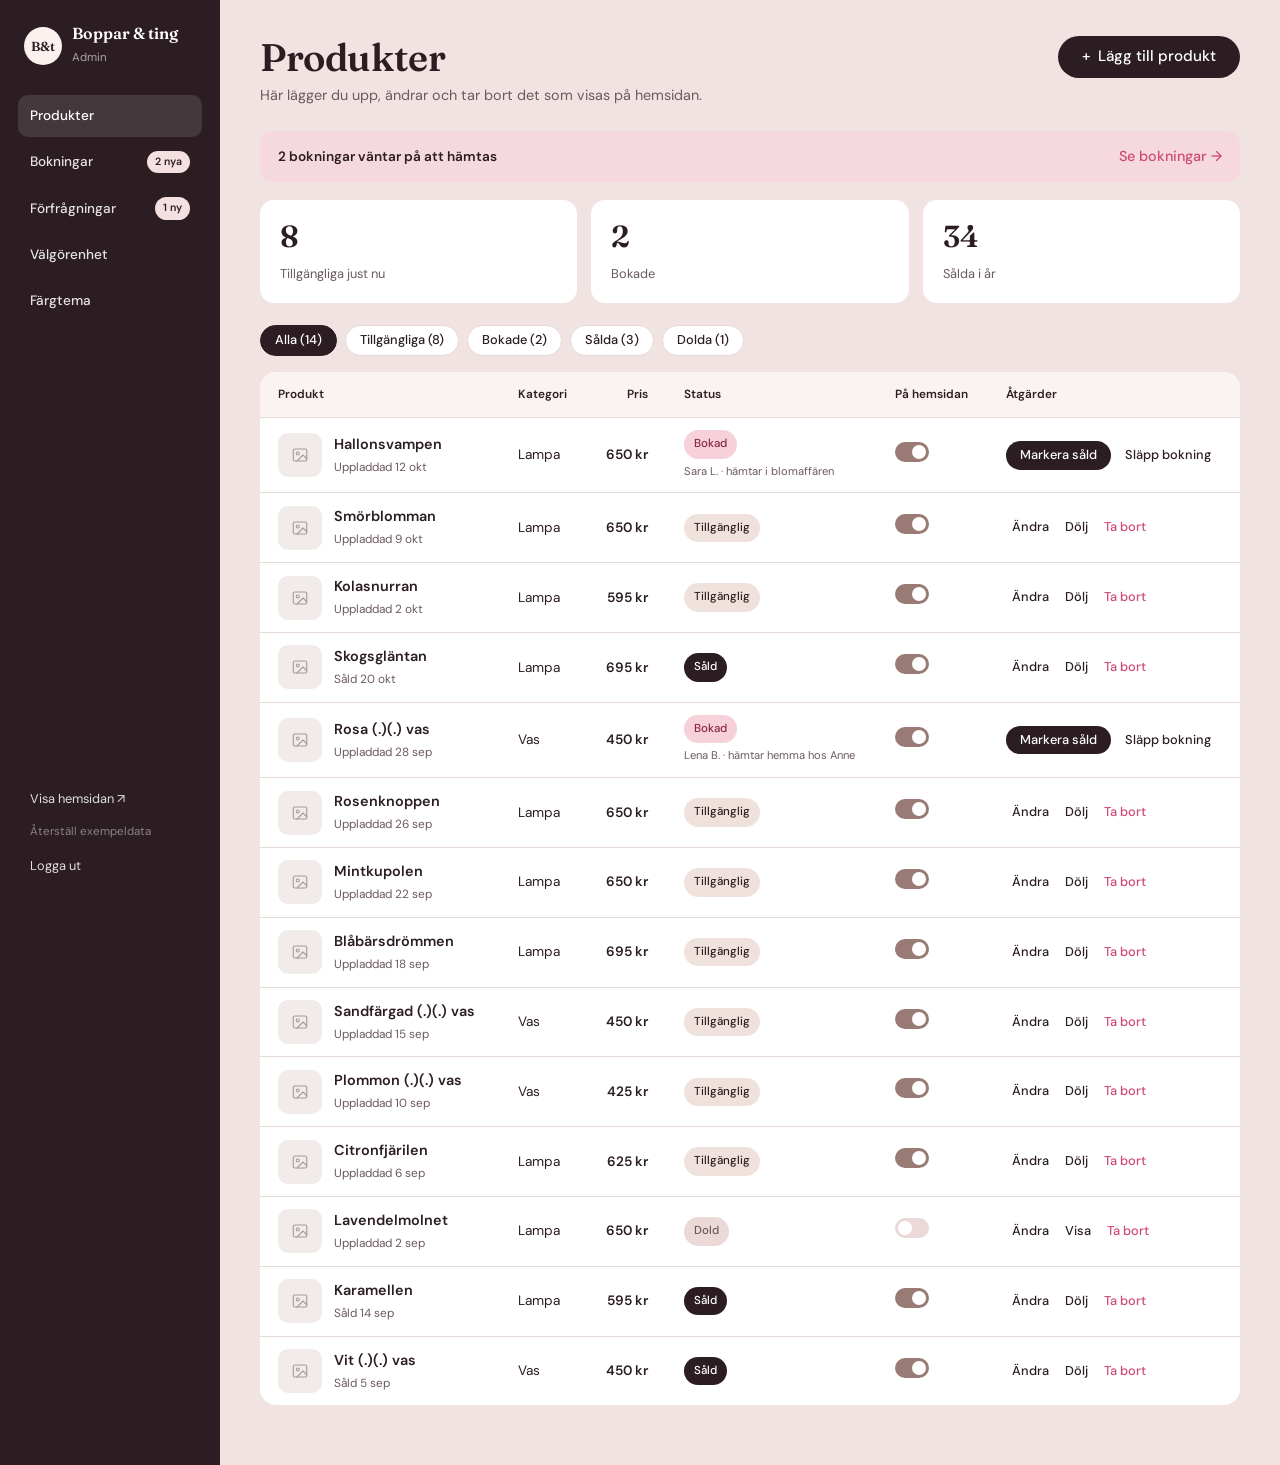
==== admin/index.html @ 3d75c513 "Första versionen av hemsidan" ====
<!DOCTYPE html>
<html lang="sv">
<head>
  <meta charset="UTF-8" />
  <meta name="viewport" content="width=device-width, initial-scale=1" />
  <meta name="robots" content="noindex, nofollow" />
  <title>Admin – Boppar &amp; ting</title>
  <link rel="preconnect" href="https://fonts.googleapis.com" />
  <link rel="preconnect" href="https://fonts.gstatic.com" crossorigin />
  <link href="https://fonts.googleapis.com/css2?family=DM+Sans:opsz,wght@9..40,400;9..40,500;9..40,600&family=Fraunces:ital,opsz,wght@0,9..144,400;0,9..144,500;0,9..144,600;1,9..144,400&display=swap" rel="stylesheet" />
  <link rel="stylesheet" href="../styles.css" />
  <link rel="stylesheet" href="admin.css" />
</head>
<body class="admin-body">
  <div class="admin-shell">

    <aside class="admin-side">
      <div class="admin-brand">
        <span class="admin-logo" aria-hidden="true">B&amp;t</span>
        <span><strong>Boppar &amp; ting</strong><small>Admin</small></span>
        <button class="admin-menu-btn" aria-label="Meny"><span></span><span></span></button>
      </div>

      <nav class="admin-nav" aria-label="Admin">
        <a href="#produkter">Produkter</a>
        <a href="#bokningar">Bokningar <span class="a-badge" data-badge="bokningar"></span></a>
        <a href="#forfragningar">Förfrågningar <span class="a-badge" data-badge="forfragningar"></span></a>
        <a href="#valgorenhet">Välgörenhet</a>
        <a href="#fargtema">Färgtema</a>
      </nav>

      <div class="admin-side-foot">
        <a href="../index.html" target="_blank" rel="noopener">Visa hemsidan ↗</a>
        <a href="#" data-reset title="Återställer exempeldatan">Återställ exempeldata</a>
        <a href="#">Logga ut</a>
      </div>
    </aside>

    <main class="admin-main" id="view"></main>
  </div>

  <!-- Bekräfta -->
  <dialog class="a-modal a-modal--sm" id="confirm-modal">
    <div class="a-modal-body a-modal-body--text">
      <h2 data-confirm-title></h2>
      <p data-confirm-text></p>
    </div>
    <footer class="a-modal-foot">
      <button type="button" class="btn btn-outline" data-close>Avbryt</button>
      <button type="button" class="btn btn-danger" data-confirm-ok>Ta bort</button>
    </footer>
  </dialog>

  <!-- Gåva (Välgörenhet) -->
  <dialog class="a-modal a-modal--sm" id="gift-modal">
    <form id="gift-form" novalidate>
      <header class="a-modal-head">
        <h2 data-gift-title>Lägg till gåva</h2>
        <button type="button" class="a-close" data-close aria-label="Stäng">×</button>
      </header>
      <div class="a-modal-body a-modal-body--stack">
        <div class="field-row">
          <label class="field"><span>Datum</span><input type="date" name="date" required /></label>
          <label class="field"><span>Belopp (kr)</span><input type="number" name="amount" min="1" step="1" required /></label>
        </div>
        <label class="field"><span>Organisation</span><select name="org" class="a-select"></select></label>
        <label class="check"><input type="checkbox" name="receipt" /><span>Kvittot är delat på Instagram</span></label>
      </div>
      <footer class="a-modal-foot">
        <button type="button" class="a-link a-link--danger a-mr-auto" data-gift-delete hidden>Ta bort gåvan</button>
        <button type="button" class="btn btn-outline" data-close>Avbryt</button>
        <button type="submit" class="btn btn-dark">Spara</button>
      </footer>
    </form>
  </dialog>

  <div class="a-toast" data-toast role="status" aria-live="polite"></div>

  <script src="admin-data.js"></script>
  <script src="admin.js"></script>
  <script src="views/products.js"></script>
  <script src="views/product-edit.js"></script>
  <script src="views/bookings.js"></script>
  <script src="views/requests.js"></script>
  <script src="views/charity.js"></script>
  <script src="views/theme.js"></script>
  <script>Admin.init();</script>
</body>
</html>
---- styles.css ----
/* ==========================================================
   Boppar & ting – styles
   ========================================================== */

:root {
  --bg: #fbf2f0;
  --ink: #2b1d21;
  --ink-soft: #6b5a5e;
  --pink: #cf4a74;
  --pink-card: #f4dfe1;
  --pink-section: #f6e3e4;
  --sand: #efe2dc;
  --sand-card: #efe4e0;
  --step: #efe4df;
  --step-pink: #ecc9ce;
  --white: #ffffff;
  --placeholder: #efebea;
  --line: #e7d9d6;

  --serif: "Fraunces", Georgia, "Times New Roman", serif;
  --sans: "DM Sans", system-ui, -apple-system, "Segoe UI", sans-serif;

  --radius-lg: 22px;
  --radius: 14px;
  --container: 1120px;
}

*,
*::before,
*::after { box-sizing: border-box; }

html { scroll-behavior: smooth; }

body {
  margin: 0;
  background: var(--bg);
  color: var(--ink);
  font-family: var(--sans);
  font-size: 16px;
  line-height: 1.6;
  -webkit-font-smoothing: antialiased;
}

img { max-width: 100%; display: block; }
a { color: inherit; }

h1, h2, h3 {
  font-family: var(--serif);
  font-weight: 500;
  line-height: 1.1;
  margin: 0;
  letter-spacing: -0.01em;
}
h2 { font-size: clamp(1.8rem, 3vw, 2.4rem); }
h3 { font-size: 1.25rem; }
p { margin: 0; }

.container {
  width: 100%;
  max-width: var(--container);
  margin: 0 auto;
  padding: 0 24px;
}

.muted { color: var(--ink-soft); }
.small { font-size: 0.82rem; }
.center { text-align: center; }

/* ---------- Buttons ---------- */
.btn {
  display: inline-flex;
  align-items: center;
  justify-content: center;
  gap: 0.4em;
  padding: 0.8em 1.5em;
  border-radius: 999px;
  border: 1.5px solid transparent;
  font: 500 0.95rem/1 var(--sans);
  text-decoration: none;
  cursor: pointer;
  transition: transform .15s ease, background-color .15s ease, color .15s ease, border-color .15s ease;
}
.btn:hover { transform: translateY(-1px); }
.btn-sm { padding: 0.65em 1.2em; font-size: 0.88rem; }

.btn-dark { background: var(--ink); color: var(--white); }
.btn-dark:hover { background: #45313a; }

.btn-outline { border-color: var(--ink); color: var(--ink); background: transparent; }
.btn-outline:hover { background: var(--ink); color: var(--white); }

.btn-light { background: var(--pink-card); color: var(--ink); }
.btn-light:hover { background: var(--white); }

.btn-outline-light { border-color: rgba(255,255,255,.8); color: var(--white); }
.btn-outline-light:hover { background: var(--white); color: var(--ink); }

.btn-row { display: flex; flex-wrap: wrap; gap: 12px; }

.link-arrow {
  color: var(--pink);
  font-weight: 500;
  font-size: 0.9rem;
  text-decoration: none;
  white-space: nowrap;
}
.link-arrow::after { content: " →"; transition: margin .15s ease; }
.link-arrow:hover::after { margin-left: 4px; }
.link-arrow.small { font-size: 0.8rem; }

/* ---------- Topbar ---------- */
.topbar {
  background: var(--ink);
  color: var(--white);
  text-align: center;
  font-size: 0.78rem;
  padding: 8px 16px;
}

/* ---------- Header ---------- */
.site-header {
  position: sticky;
  top: 0;
  z-index: 50;
  background: color-mix(in srgb, var(--bg) 92%, transparent);
  backdrop-filter: blur(8px);
}
.header-inner {
  display: flex;
  align-items: center;
  justify-content: space-between;
  height: 84px;
}

.brand {
  display: inline-flex;
  align-items: center;
  gap: 12px;
  text-decoration: none;
}
.brand-mark {
  width: 48px;
  height: 48px;
  border-radius: 50%;
  background: var(--ink);
  color: var(--white);
  display: grid;
  place-items: center;
  text-align: center;
  font-family: var(--serif);
  font-size: 0.6rem;
  line-height: 1.05;
}
.brand-name {
  font-family: var(--serif);
  font-size: 1.45rem;
  font-weight: 500;
}

.main-nav { display: flex; align-items: center; gap: 32px; }
.main-nav ul {
  list-style: none;
  display: flex;
  gap: 28px;
  margin: 0;
  padding: 0;
}
.main-nav ul a {
  text-decoration: none;
  font-size: 0.9rem;
  font-weight: 500;
  position: relative;
}
.main-nav ul a::after {
  content: "";
  position: absolute;
  left: 0; right: 0; bottom: -4px;
  height: 1.5px;
  background: var(--pink);
  transform: scaleX(0);
  transition: transform .2s ease;
}
.main-nav ul a:hover::after { transform: scaleX(1); }

.nav-toggle {
  display: none;
  background: none;
  border: 0;
  width: 44px; height: 44px;
  padding: 10px;
  cursor: pointer;
}
.nav-toggle span {
  display: block;
  height: 2px;
  background: var(--ink);
  margin: 5px 0;
  transition: transform .2s ease, opacity .2s ease;
}
.nav-toggle[aria-expanded="true"] span:nth-child(1) { transform: translateY(7px) rotate(45deg); }
.nav-toggle[aria-expanded="true"] span:nth-child(2) { opacity: 0; }
.nav-toggle[aria-expanded="true"] span:nth-child(3) { transform: translateY(-7px) rotate(-45deg); }

/* ---------- Hero ---------- */
.hero { padding: 40px 0 72px; }
.hero-inner {
  display: grid;
  grid-template-columns: 1fr 1fr;
  gap: 56px;
  align-items: center;
}
.tag {
  display: inline-block;
  background: var(--pink-card);
  font-size: 0.78rem;
  font-weight: 500;
  padding: 6px 14px;
  border-radius: 999px;
  margin-bottom: 20px;
}
.hero-title {
  font-size: clamp(2.8rem, 6vw, 4.4rem);
  line-height: 1;
  margin-bottom: 22px;
}
.hero-title em { color: var(--pink); font-style: italic; }
.lead { color: var(--ink-soft); max-width: 44ch; margin-bottom: 28px; }

.checks {
  list-style: none;
  padding: 0;
  margin: 22px 0 0;
  display: flex;
  flex-wrap: wrap;
  gap: 6px 16px;
  font-size: 0.78rem;
  color: var(--ink-soft);
}
.checks li::before { content: "✓ "; color: var(--ink); }

/* ---------- Placeholders ---------- */
.placeholder {
  background: var(--placeholder);
  color: #9d9192;
  display: flex;
  flex-direction: column;
  align-items: center;
  justify-content: center;
  gap: 8px;
  font-size: 0.75rem;
  position: relative;
  overflow: hidden;
}
.placeholder img { position: absolute; inset: 0; width: 100%; height: 100%; object-fit: cover; }
.ph-icon {
  width: 24px; height: 24px;
  fill: none;
  stroke: currentColor;
  stroke-width: 1.5;
  stroke-linecap: round;
  stroke-linejoin: round;
}

.hero-media {
  background: #efe3e2;
  border-radius: var(--radius-lg);
  aspect-ratio: 1 / 0.82;
}

/* ---------- Divider (fyrkantsbård) ---------- */
.divider {
  height: 10px;
  background-image: linear-gradient(90deg, var(--line) 0 10px, transparent 10px 20px);
  background-size: 20px 10px;
  background-repeat: repeat-x;
}

/* ---------- Sections ---------- */
.section { padding: 80px 0; }
.section--sand { background: var(--sand); }
.section--pink { background: var(--pink-section); }

.section-head {
  display: flex;
  justify-content: space-between;
  align-items: flex-end;
  gap: 16px;
  margin-bottom: 28px;
}
.section-head p { margin-top: 8px; font-size: 0.88rem; }

/* ---------- Categories ---------- */
.category-grid {
  display: grid;
  grid-template-columns: 1fr 1fr;
  gap: 24px;
}
.category-card {
  min-height: 180px;
  border-radius: var(--radius);
  padding: 28px;
  display: flex;
  flex-direction: column;
  justify-content: flex-end;
  text-decoration: none;
  transition: transform .2s ease, box-shadow .2s ease;
}
.category-card:hover { transform: translateY(-3px); box-shadow: 0 12px 28px rgba(43,29,33,.08); }
.category-card h3 { font-size: 1.6rem; margin-bottom: 6px; }
.category-card p { font-size: 0.85rem; color: var(--ink-soft); }
.category-card--pink { background: var(--pink-card); }
.category-card--sand { background: var(--sand-card); }

/* ---------- Products ---------- */
.product-grid {
  display: grid;
  grid-template-columns: repeat(4, 1fr);
  gap: 20px;
}
.product {
  background: var(--white);
  border-radius: var(--radius);
  overflow: hidden;
  display: flex;
  flex-direction: column;
  transition: transform .2s ease, box-shadow .2s ease;
}
.product:hover { transform: translateY(-3px); box-shadow: 0 12px 28px rgba(43,29,33,.08); }
/* Hela kortet klickbart: titellänken sträcks ut över kortet */
.product { position: relative; }
.product:has(.card-link) { cursor: pointer; }
.card-link { color: inherit; text-decoration: none; }
.card-link::after { content: ""; position: absolute; inset: 0; z-index: 1; }
.card-link:focus-visible { outline: none; }
.product:has(.card-link:focus-visible) { outline: 2px solid currentColor; outline-offset: 3px; }
.product .product-foot a { position: relative; z-index: 2; }
.product-media { aspect-ratio: 1 / 0.9; }
.product.is-sold .product-media > :not(.badge) { opacity: .6; }

.badge {
  position: absolute;
  top: 12px; left: 12px;
  background: var(--white);
  color: var(--ink);
  font-size: 0.68rem;
  font-weight: 500;
  padding: 4px 10px;
  border-radius: 999px;
  display: inline-flex;
  align-items: center;
  gap: 6px;
}
.badge .dot {
  width: 6px; height: 6px;
  border-radius: 50%;
  background: #8fa07a;
}
.badge--sold { background: var(--ink); color: var(--white); }

.product-body { padding: 16px 16px 18px; display: flex; flex-direction: column; flex: 1; }
.product-body h3 { font-size: 1.1rem; margin-bottom: 2px; }
.product-foot {
  margin-top: auto;
  padding-top: 14px;
  display: flex;
  justify-content: space-between;
  align-items: center;
  gap: 8px;
}
.price { font-weight: 600; font-size: 0.92rem; }

/* ---------- Charity ---------- */
.charity {
  display: grid;
  grid-template-columns: 1fr 1fr;
  gap: 56px;
  align-items: center;
}
.eyebrow {
  display: block;
  color: var(--pink);
  font-size: 0.72rem;
  font-weight: 600;
  letter-spacing: 0.12em;
  text-transform: uppercase;
  margin-bottom: 14px;
}
.h2-lg { font-size: clamp(2rem, 3.6vw, 2.8rem); margin-bottom: 18px; }
.charity-text p { color: var(--ink-soft); max-width: 42ch; margin-bottom: 26px; }

.donation-card {
  background: var(--white);
  border-radius: var(--radius-lg);
  padding: 28px 28px 20px;
  box-shadow: 0 10px 30px rgba(43,29,33,.05);
}
.donation-total {
  font-family: var(--serif);
  color: var(--pink);
  font-size: clamp(2.6rem, 5vw, 3.4rem);
  line-height: 1.1;
  margin: 6px 0 8px;
}
.donation-list {
  list-style: none;
  padding: 0;
  margin: 18px 0 0;
  border-top: 1px solid var(--line);
}
.donation-list li {
  display: flex;
  justify-content: space-between;
  gap: 12px;
  padding: 12px 0;
  font-size: 0.82rem;
  border-bottom: 1px solid var(--line);
}
.donation-list li:last-child { border-bottom: 0; }

/* ---------- Process ---------- */
.process h2 { margin-bottom: 48px; }
.steps {
  list-style: none;
  padding: 0;
  margin: 0 0 40px;
  display: grid;
  grid-template-columns: repeat(3, 1fr);
  gap: 40px;
  text-align: center;
}
.step-num {
  width: 52px; height: 52px;
  border-radius: 50%;
  background: var(--step);
  display: inline-grid;
  place-items: center;
  font-family: var(--serif);
  font-size: 1.3rem;
  margin-bottom: 16px;
}
.step-num--pink { background: var(--step-pink); }
.step h3 { font-size: 1.2rem; margin-bottom: 10px; }
.step p { color: var(--ink-soft); font-size: 0.85rem; max-width: 30ch; margin: 0 auto; }

/* ---------- CTA ---------- */
.cta { background: var(--ink); color: var(--white); padding: 72px 0; }
.cta-inner {
  display: flex;
  justify-content: space-between;
  align-items: center;
  gap: 40px;
}
.cta h2 { font-size: clamp(1.8rem, 3vw, 2.3rem); max-width: 16ch; margin-bottom: 14px; }
.cta p { color: rgba(255,255,255,.75); max-width: 50ch; font-size: 0.9rem; }

/* ---------- Footer ---------- */
.site-footer { padding: 36px 0; }
.footer-inner {
  display: flex;
  justify-content: space-between;
  align-items: center;
  gap: 24px;
  flex-wrap: wrap;
}
.footer-links {
  list-style: none;
  display: flex;
  flex-wrap: wrap;
  gap: 24px;
  margin: 0;
  padding: 0;
  font-size: 0.85rem;
  font-weight: 500;
}
.footer-links a { text-decoration: none; }
.footer-links a:hover { color: var(--pink); }

/* ---------- Focus ---------- */
:focus-visible { outline: 2px solid var(--pink); outline-offset: 3px; border-radius: 4px; }

/* ==========================================================
   Responsive
   ========================================================== */
@media (max-width: 1000px) {
  .product-grid { grid-template-columns: repeat(2, 1fr); }
}

@media (max-width: 880px) {
  .nav-toggle { display: block; }
  .main-nav {
    position: absolute;
    top: 100%;
    left: 0; right: 0;
    background: var(--bg);
    flex-direction: column;
    align-items: flex-start;
    gap: 20px;
    padding: 8px 24px 28px;
    border-bottom: 1px solid var(--line);
    display: none;
  }
  .main-nav.is-open { display: flex; }
  .main-nav ul { flex-direction: column; gap: 16px; }
  .main-nav ul a { font-size: 1.05rem; }

  .hero-inner,
  .charity { grid-template-columns: 1fr; gap: 40px; }
  .hero { padding-top: 24px; }

  .cta-inner { flex-direction: column; align-items: flex-start; }
}

@media (max-width: 640px) {
  .section { padding: 60px 0; }
  .header-inner { height: 72px; }
  .brand-name { font-size: 1.25rem; }
  .category-grid { grid-template-columns: 1fr; }
  .category-card { min-height: 140px; }
  .steps { grid-template-columns: 1fr; gap: 32px; }
  .section-head { flex-direction: column; align-items: flex-start; }
  .footer-inner { flex-direction: column; align-items: flex-start; }
}

@media (max-width: 460px) {
  .product-grid { grid-template-columns: 1fr; }
}

@media (prefers-reduced-motion: reduce) {
  * { transition: none !important; scroll-behavior: auto !important; }
}

/* ==========================================================
   Undersidor – Lampor, Vaser, Alla produkter
   ========================================================== */

/* Aktiv menylänk */
.main-nav ul a.is-active { color: var(--pink); }
.main-nav ul a.is-active::after { transform: scaleX(1); }

.btn-pink { background: var(--pink); color: var(--white); }
.btn-pink:hover { background: #b83c63; }

.page-head { padding: 24px 0 8px; }
.breadcrumb {
  font-size: 0.78rem;
  color: var(--ink-soft);
  margin-bottom: 20px;
}
.breadcrumb a { text-decoration: none; }
.breadcrumb a:hover { color: var(--pink); }
.breadcrumb span { margin: 0 6px; }
.page-title {
  font-size: clamp(2.6rem, 5.5vw, 3.6rem);
  margin-bottom: 14px;
}
.page-head .lead { max-width: 58ch; margin-bottom: 18px; }

.note-pill {
  display: inline-flex;
  align-items: center;
  gap: 8px;
  background: var(--pink-card);
  font-size: 0.8rem;
  padding: 7px 16px;
  border-radius: 999px;
}
.note-pill svg { width: 13px; height: 13px; stroke: var(--pink); fill: none; stroke-width: 2; }

/* Verktygsrad */
.shop { padding: 18px 0 80px; }
.toolbar {
  display: flex;
  justify-content: space-between;
  align-items: center;
  gap: 16px;
  flex-wrap: wrap;
  margin: 16px 0 24px;
}
.toolbar-left, .toolbar-right { display: flex; align-items: center; gap: 10px; flex-wrap: wrap; }
.chips { display: flex; gap: 8px; flex-wrap: wrap; }
.toolbar-sep { width: 1px; height: 22px; background: var(--line); margin: 0 6px; }

.chip,
.chip-toggle {
  font: 500 0.8rem/1 var(--sans);
  padding: 8px 14px;
  border-radius: 999px;
  border: 1px solid var(--line);
  background: var(--white);
  color: var(--ink);
  cursor: pointer;
  transition: background-color .15s ease, color .15s ease, border-color .15s ease;
}
.chip:hover, .chip-toggle:hover { border-color: var(--ink); }
.chip.is-active,
.chip-toggle.is-active { background: var(--ink); color: var(--white); border-color: var(--ink); }
.chip-toggle { display: inline-flex; align-items: center; }
.chip-toggle input { position: absolute; opacity: 0; pointer-events: none; }
.chip-toggle:has(input:focus-visible) { outline: 2px solid var(--pink); outline-offset: 2px; }

/* Switch */
.switch {
  display: inline-flex;
  align-items: center;
  gap: 10px;
  font-size: 0.82rem;
  cursor: pointer;
  user-select: none;
}
.switch input { position: absolute; opacity: 0; pointer-events: none; }
.switch-track {
  width: 36px; height: 20px;
  border-radius: 999px;
  background: #d8cbc8;
  position: relative;
  transition: background-color .2s ease;
}
.switch-track::after {
  content: "";
  position: absolute;
  top: 3px; left: 3px;
  width: 14px; height: 14px;
  border-radius: 50%;
  background: var(--white);
  transition: transform .2s ease;
}
.switch input:checked + .switch-track { background: var(--pink); }
.switch input:checked + .switch-track::after { transform: translateX(16px); }
.switch input:focus-visible + .switch-track { outline: 2px solid var(--pink); outline-offset: 2px; }

/* Sortering */
.select {
  position: relative;
  display: inline-flex;
}
.select select {
  appearance: none;
  font: 500 0.8rem/1 var(--sans);
  color: var(--ink);
  background: var(--white);
  border: 1px solid var(--line);
  border-radius: 999px;
  padding: 9px 32px 9px 14px;
  cursor: pointer;
}
.select::after {
  content: "▾";
  position: absolute;
  right: 13px; top: 50%;
  transform: translateY(-50%);
  font-size: 0.7rem;
  pointer-events: none;
}

.shop .product-media { aspect-ratio: 1 / 1.02; }
.empty { grid-column: 1 / -1; padding: 40px 0; text-align: center; }

.load-more {
  display: flex;
  flex-direction: column;
  align-items: center;
  gap: 12px;
  margin-top: 32px;
}
.load-more .btn { padding: 0.7em 1.4em; font-size: 0.85rem; }

/* CTA-band */
.cta-band { padding: 64px 0; }
.cta-band--pink { background: var(--pink-section); }
.cta-band--dark { background: var(--ink); color: var(--white); }
.cta-band.cta-band--dark p { color: rgba(255,255,255,.75); }
.cta-band-inner {
  display: flex;
  justify-content: space-between;
  align-items: center;
  gap: 32px;
}
.cta-band h2 { font-size: clamp(1.7rem, 3vw, 2.2rem); margin-bottom: 10px; }
.cta-band p { color: var(--ink-soft); max-width: 52ch; font-size: 0.9rem; }

/* Enkel sidfot */
.site-footer--simple { border-top: 1px solid var(--line); }
.wordmark {
  font-family: var(--serif);
  font-size: 1.3rem;
  font-weight: 500;
  text-decoration: none;
}

@media (max-width: 880px) {
  .main-nav ul a.is-active::after { transform: scaleX(0); }
}
@media (max-width: 640px) {
  .toolbar { flex-direction: column; align-items: flex-start; }
  .cta-band-inner { flex-direction: column; align-items: flex-start; }
  .toolbar-sep { display: none; }
}
@media (max-width: 460px) {
  /* två kolumner på mobil i butiksvyerna */
  .shop .product-grid { grid-template-columns: 1fr 1fr; gap: 12px; }
  .shop .product-body { padding: 12px; }
  .shop .product-body h3 { font-size: 1rem; }
  .shop .product-foot { flex-direction: column; align-items: flex-start; gap: 4px; }
}

.sr-only {
  position: absolute; width: 1px; height: 1px; padding: 0; margin: -1px;
  overflow: hidden; clip: rect(0 0 0 0); white-space: nowrap; border: 0;
}

[hidden] { display: none !important; }

/* ==========================================================
   Om mig, Välgörenhet, Skötselråd
   ========================================================== */

.todo { color: var(--pink); }

.icon-circle {
  width: 40px; height: 40px;
  border-radius: 50%;
  background: var(--pink-card);
  display: grid;
  place-items: center;
  margin-bottom: 16px;
}
.icon-circle svg {
  width: 18px; height: 18px;
  fill: none;
  stroke: var(--ink);
  stroke-width: 1.6;
  stroke-linecap: round;
  stroke-linejoin: round;
}

.card {
  background: var(--white);
  border-radius: var(--radius);
  padding: 26px 24px;
}
.card h3 { font-size: 1.15rem; margin-bottom: 8px; }
.card p { font-size: 0.85rem; color: var(--ink-soft); }

.card-grid {
  display: grid;
  grid-template-columns: repeat(3, 1fr);
  gap: 20px;
}
.section h2.section-title { margin-bottom: 32px; }

/* ---------- Om mig ---------- */
.about-hero { padding: 32px 0 80px; }
.about-hero .hero-inner { align-items: center; }
.about-hero .lead { margin-bottom: 14px; }
.about-media {
  border-radius: var(--radius-lg);
  aspect-ratio: 1 / 1.08;
  background: #efe3e2;
  overflow: visible;
}
.lamp-illo {
  position: absolute;
  left: 4%;
  bottom: 6%;
  width: 70px;
}

.split {
  display: grid;
  grid-template-columns: 1fr 1.15fr;
  gap: 64px;
  align-items: center;
}
.circle-media {
  aspect-ratio: 1;
  border-radius: 50%;
  background: #eadad7;
}
.split .tag { margin-bottom: 14px; }
.split p { color: var(--ink-soft); max-width: 48ch; margin: 16px 0 26px; font-size: 0.92rem; }

.insta-grid {
  display: grid;
  grid-template-columns: repeat(5, 1fr);
  gap: 16px;
}
.insta-grid a {
  aspect-ratio: 1;
  border-radius: 12px;
  background: #e6d5d1;
  text-decoration: none;
  transition: transform .2s ease;
}
.insta-grid a:hover { transform: translateY(-3px); }

/* ---------- Välgörenhet ---------- */
.page-hero { padding: 48px 0 72px; }
.page-hero--pink { background: var(--pink-section); }
.page-hero .tag { background: var(--white); }
.page-hero .lead { margin-bottom: 26px; }
.donation-card .donation-note { margin-top: 14px; font-size: 0.78rem; color: var(--ink-soft); }

.card-grid--center .card { text-align: center; }
.card-grid--center .icon-circle { margin-left: auto; margin-right: auto; }

.donations {
  display: grid;
  grid-template-columns: 1fr 1.6fr;
  gap: 56px;
  align-items: start;
}
.donations p { color: var(--ink-soft); font-size: 0.88rem; margin-top: 14px; max-width: 34ch; }
.donation-table {
  background: var(--white);
  border-radius: var(--radius);
  padding: 6px 22px;
}
.donation-row {
  display: grid;
  grid-template-columns: 110px 1fr auto auto;
  gap: 20px;
  align-items: center;
  padding: 14px 0;
  border-bottom: 1px solid var(--line);
  text-decoration: none;
  font-size: 0.85rem;
}
.donation-row:last-child { border-bottom: 0; }
.donation-row:hover .donation-org { color: var(--pink); }
.donation-date { color: var(--ink-soft); font-size: 0.8rem; }
.donation-org { font-family: var(--serif); font-weight: 500; font-size: 0.98rem; transition: color .15s ease; }
.donation-link { color: var(--pink); font-size: 0.8rem; font-weight: 500; }

.why {
  display: grid;
  grid-template-columns: 1.4fr 1fr;
  gap: 56px;
  align-items: center;
}
.why p { margin: 16px 0 18px; max-width: 54ch; }
.why-media { aspect-ratio: 1.15 / 1; border-radius: var(--radius-lg); background: #ebdedb; }
.link-plain { font-size: 0.85rem; font-weight: 500; text-decoration: none; }
.link-plain:hover { color: var(--pink); }

/* ---------- Skötselråd ---------- */
.care-card ul {
  margin: 14px 0 0;
  padding-left: 18px;
  font-size: 0.85rem;
  display: grid;
  gap: 8px;
}
.care-card li::marker { color: var(--ink); }
.care-card--dark { background: var(--ink); color: var(--white); }
.care-card--dark p { color: rgba(255,255,255,.75); margin-bottom: 22px; }
.care-card--dark h3 { font-size: 1.3rem; }

.faq {
  display: grid;
  grid-template-columns: 1fr 1.5fr;
  gap: 56px;
  align-items: start;
}
.faq-intro p { color: var(--ink-soft); font-size: 0.88rem; margin-top: 14px; max-width: 32ch; }
.faq-list { display: grid; gap: 12px; }
.faq-list details {
  background: var(--white);
  border-radius: 12px;
  padding: 0 22px;
}
.faq-list summary {
  list-style: none;
  cursor: pointer;
  display: flex;
  justify-content: space-between;
  align-items: center;
  gap: 16px;
  padding: 18px 0;
  font-weight: 500;
  font-size: 0.9rem;
}
.faq-list summary::-webkit-details-marker { display: none; }
.faq-list summary::after { content: "+"; font-size: 1.2rem; font-weight: 400; line-height: 1; }
.faq-list details[open] summary::after { content: "–"; }
.faq-list details p { padding: 0 0 18px; font-size: 0.85rem; }

@media (max-width: 880px) {
  .card-grid { grid-template-columns: 1fr 1fr; }
  .split, .donations, .why, .faq { grid-template-columns: 1fr; gap: 36px; }
  .circle-media { max-width: 360px; width: 100%; }
  .insta-grid { grid-template-columns: repeat(3, 1fr); }
}
@media (max-width: 640px) {
  .card-grid { grid-template-columns: 1fr; }
  .insta-grid { grid-template-columns: repeat(2, 1fr); }
  .insta-grid a:nth-child(5) { display: none; }
  .donation-row { grid-template-columns: 1fr auto; gap: 4px 12px; }
  .donation-date { grid-column: 1 / -1; }
  .donation-link { grid-column: 2; grid-row: 3; }
}

/* ==========================================================
   Formulär
   ========================================================== */
.form-card {
  background: var(--white);
  border: 1px solid var(--line);
  border-radius: var(--radius-lg);
  padding: 32px;
  display: grid;
  gap: 22px;
}
.form-card h2 { font-size: 1.6rem; }
.form-card > .muted { margin-top: -14px; }

.field { display: grid; gap: 7px; border: 0; padding: 0; margin: 0; min-width: 0; }
.field > span,
.field legend {
  font-size: 0.78rem;
  font-weight: 600;
  padding: 0;
  margin-bottom: 7px;
}
.field input,
.field textarea {
  width: 100%;
  font: 400 0.9rem/1.4 var(--sans);
  color: var(--ink);
  background: var(--white);
  border: 1px solid var(--line);
  border-radius: 10px;
  padding: 12px 14px;
  transition: border-color .15s ease, box-shadow .15s ease;
}
.field textarea { resize: vertical; min-height: 96px; }
.field input::placeholder, .field textarea::placeholder { color: #b3a6a8; }
.field input:focus, .field textarea:focus {
  outline: none;
  border-color: var(--pink);
  box-shadow: 0 0 0 3px rgba(207,74,116,.15);
}
.was-validated .field :invalid { border-color: #c0392b; }
.was-validated .check input:invalid + span { color: #c0392b; }

.field-row { display: grid; grid-template-columns: 1fr 1fr; gap: 16px; }

/* Val-chips (radio/checkbox) */
.opts { display: flex; flex-wrap: wrap; gap: 8px; }
.opt { position: relative; cursor: pointer; }
.opt input { position: absolute; opacity: 0; pointer-events: none; }
.opt span {
  display: inline-flex;
  align-items: center;
  gap: 8px;
  font: 500 0.82rem/1 var(--sans);
  padding: 10px 16px;
  border-radius: 999px;
  border: 1px solid var(--line);
  background: var(--white);
  transition: background-color .15s ease, color .15s ease, border-color .15s ease;
}
.opt:hover span { border-color: var(--ink); }
.opt input:checked + span { background: var(--ink); color: var(--white); border-color: var(--ink); }
.opt input:focus-visible + span { outline: 2px solid var(--pink); outline-offset: 2px; }
.swatch {
  width: 12px; height: 12px;
  border-radius: 50%;
  box-shadow: inset 0 0 0 1px rgba(0,0,0,.08);
}

/* ---------- Färgverktyg (specialbeställning) ---------- */
.color-studio { gap: 16px; }
.color-studio legend { margin-bottom: 2px; }
.field-hint { margin: -4px 0 0; font-size: 0.8rem; color: var(--ink-soft); }

.palette {
  position: relative;
  display: grid;
  grid-template-columns: repeat(auto-fill, minmax(68px, 1fr));
  gap: 14px 6px;
}
.sw { position: relative; display: grid; justify-items: center; gap: 6px; cursor: pointer; text-align: center; }
.color-studio .sw input { position: absolute; opacity: 0; width: 1px; height: 1px; padding: 0; border: 0; pointer-events: none; }
.sw-dot {
  position: relative;
  width: 40px; height: 40px;
  border-radius: 50%;
  background: var(--c, var(--white));
  box-shadow: inset 0 0 0 1px rgba(43,29,33,.12);
  display: grid; place-items: center;
  transition: transform .15s ease, box-shadow .15s ease;
}
.sw:hover .sw-dot { transform: scale(1.08); }
.sw input:checked + .sw-dot {
  box-shadow: inset 0 0 0 1px rgba(43,29,33,.12), 0 0 0 3px var(--white), 0 0 0 5px var(--ink);
}
.sw input:checked + .sw-dot::after {
  content: "";
  width: 12px; height: 7px;
  border: solid #fff; border-width: 0 0 2.5px 2.5px;
  transform: translateY(-2px) rotate(-45deg);
  filter: drop-shadow(0 0 1.5px rgba(0,0,0,.45));
}
.sw input:focus-visible + .sw-dot { outline: 2px solid var(--pink); outline-offset: 6px; }
.sw-name { font-size: 0.72rem; line-height: 1.2; color: var(--ink-soft); }
.sw input:checked ~ .sw-name { color: var(--ink); font-weight: 600; }

.sw--custom .sw-dot {
  background: conic-gradient(from 0deg, #e48aa3, #e9c45a, #a8d4bf, #5f82b3, #b9a6d6, #e48aa3);
}
.sw--custom input:checked + .sw-dot { background: var(--c); }
.sw--custom svg, .sw--surprise svg { width: 18px; height: 18px; fill: none; stroke: #fff; stroke-width: 2.5; stroke-linecap: round; stroke-linejoin: round; }
.sw--custom input:checked + .sw-dot svg { display: none; }
.sw--surprise .sw-dot { background: var(--pink-card); }
.sw--surprise svg { stroke: var(--pink); stroke-width: 1.8; }
.sw--surprise input:checked + .sw-dot { background: var(--pink); }
.sw--surprise input:checked + .sw-dot svg { display: none; }
.color-studio .sw-picker {
  position: absolute; left: 0; bottom: 0;
  width: 1px; height: 1px; padding: 0; border: 0; opacity: 0; pointer-events: none;
}

.mix {
  background: var(--bg);
  border-radius: var(--radius);
  padding: 16px;
  display: grid;
  gap: 12px;
}
.mix[hidden] { display: none; }
.mix-head { display: flex; justify-content: space-between; align-items: baseline; gap: 12px; }
.mix-title { font-family: var(--serif); font-size: 1.05rem; }
.mix-note { font-size: 0.75rem; color: var(--ink-soft); }
.mix-strip {
  display: flex;
  height: 44px;
  border-radius: 12px;
  overflow: hidden;
  box-shadow: inset 0 0 0 1px rgba(43,29,33,.08);
  transition: filter .25s ease;
}
.mix-strip span { flex: 2 1 0; background: var(--c); transition: flex-grow .3s ease; }
.mix-list { list-style: none; margin: 0; padding: 0; display: grid; gap: 8px; }
.mix-row {
  display: grid;
  grid-template-columns: 22px 1fr auto auto;
  align-items: center;
  gap: 10px;
  background: var(--white);
  border-radius: 10px;
  padding: 8px 8px 8px 12px;
}
.mix-dot {
  width: 22px; height: 22px; border-radius: 50%;
  background: var(--c);
  box-shadow: inset 0 0 0 1px rgba(43,29,33,.12);
  border: 0; padding: 0;
}
.mix-dot--edit { cursor: pointer; box-shadow: inset 0 0 0 1px rgba(43,29,33,.12), 0 0 0 2px var(--white), 0 0 0 3px var(--line); }
.mix-name { font-size: 0.85rem; font-weight: 500; }
.seg { display: inline-flex; background: var(--bg); border-radius: 999px; padding: 3px; }
.seg label { position: relative; cursor: pointer; }
.color-studio .seg input { position: absolute; opacity: 0; width: 1px; height: 1px; padding: 0; border: 0; pointer-events: none; }
.seg span {
  display: block;
  font-size: 0.72rem;
  font-weight: 500;
  padding: 6px 10px;
  border-radius: 999px;
  color: var(--ink-soft);
  transition: background-color .15s ease, color .15s ease;
}
.seg label:hover span { color: var(--ink); }
.seg input:checked + span { background: var(--ink); color: var(--white); }
.seg input:focus-visible + span { outline: 2px solid var(--pink); outline-offset: 1px; }
.mix-remove {
  width: 28px; height: 28px;
  border: 0; border-radius: 50%;
  background: transparent;
  color: var(--ink-soft);
  font-size: 1.1rem; line-height: 1;
  cursor: pointer;
}
.mix-remove:hover { background: var(--bg); color: var(--ink); }

.mood { display: grid; gap: 14px; padding-top: 4px; }
.mood-title { margin: 0; font-size: 0.78rem; font-weight: 600; }
.scale { display: grid; gap: 6px; }
.scale-top { display: flex; justify-content: space-between; align-items: baseline; font-size: 0.8rem; }
.scale-top output { font-size: 0.78rem; font-weight: 600; color: var(--pink); }
.scale-ends { display: flex; justify-content: space-between; font-size: 0.7rem; color: var(--ink-soft); }
.color-studio input[type="range"] {
  -webkit-appearance: none; appearance: none;
  width: 100%; height: 10px;
  padding: 0; border: 0;
  border-radius: 999px;
  background: var(--track);
  box-shadow: inset 0 0 0 1px rgba(43,29,33,.08);
  cursor: pointer;
}
.scale--ton     { --track: linear-gradient(90deg, #fbe3ea, #e48aa3 50%, #5e2a3b); }
.scale--styrka  { --track: linear-gradient(90deg, #c9b9bc, #d98aa0 50%, #ff2f6d); }
.scale--uttryck { --track: linear-gradient(90deg, #e48aa3, #ecb3c3 40%, #e9c45a 60%, #8fa07a 75%, #5f82b3 90%, #b9a6d6); }
.color-studio input[type="range"]::-webkit-slider-thumb {
  -webkit-appearance: none; appearance: none;
  width: 24px; height: 24px; border-radius: 50%;
  background: var(--white);
  border: 2px solid var(--ink);
  box-shadow: 0 2px 6px rgba(43,29,33,.2);
  transition: transform .15s ease;
}
.color-studio input[type="range"]::-moz-range-thumb {
  width: 20px; height: 20px; border-radius: 50%;
  background: var(--white);
  border: 2px solid var(--ink);
  box-shadow: 0 2px 6px rgba(43,29,33,.2);
}
.color-studio input[type="range"]:hover::-webkit-slider-thumb { transform: scale(1.1); }
.color-studio input[type="range"]:focus { outline: none; box-shadow: none; }
.color-studio input[type="range"]:focus-visible { outline: 2px solid var(--pink); outline-offset: 6px; }

.color-studio.is-surprise .mix-strip { background: var(--pink-card); }

@media (max-width: 560px) {
  .palette { grid-template-columns: repeat(5, 1fr); }
  .mix-row { grid-template-columns: 22px 1fr auto; }
  .mix-row .seg { grid-column: 1 / -1; justify-self: start; }
  .mix-row .mix-remove { grid-column: 3; grid-row: 1; }
}

/* Valkort */
.choice-row { display: grid; grid-template-columns: 1fr 1fr; gap: 12px; }
.choice {
  position: relative;
  display: flex;
  gap: 12px;
  align-items: flex-start;
  padding: 16px;
  border: 1px solid var(--line);
  border-radius: 12px;
  cursor: pointer;
  transition: border-color .15s ease, background-color .15s ease;
}
.choice:hover { border-color: var(--ink-soft); }
.choice input {
  appearance: none;
  flex: none;
  width: 18px; height: 18px;
  margin: 1px 0 0;
  border: 1.5px solid #b9aaac;
  border-radius: 50%;
  display: grid;
  place-items: center;
}
.choice input::after {
  content: "";
  width: 8px; height: 8px;
  border-radius: 50%;
  background: var(--pink);
  transform: scale(0);
  transition: transform .15s ease;
}
.choice input:checked { border-color: var(--pink); }
.choice input:checked::after { transform: scale(1); }
.choice input:focus-visible { outline: 2px solid var(--pink); outline-offset: 2px; }
.choice:has(input:checked) { border-color: var(--pink); background: #fcf0f2; }
.choice-body { display: grid; gap: 2px; }
.choice-body strong { font-size: 0.85rem; font-weight: 600; }
.choice-body small { font-size: 0.75rem; color: var(--ink-soft); }

/* Checkbox */
.check { display: flex; gap: 10px; align-items: center; font-size: 0.8rem; cursor: pointer; }
.check input { width: 16px; height: 16px; accent-color: var(--ink); margin: 0; }

/* Dropzone */
.dropzone {
  position: relative;
  display: flex;
  flex-direction: column;
  align-items: center;
  justify-content: center;
  gap: 10px;
  padding: 36px 20px;
  border: 1.5px dashed #d9bcc2;
  border-radius: 14px;
  background: #fcf3f4;
  text-align: center;
  cursor: pointer;
  color: var(--ink);
  transition: background-color .15s ease, border-color .15s ease;
}
.dropzone:hover, .dropzone.is-drag { border-color: var(--pink); background: #fbe9ed; }
.dropzone.has-file { border-style: solid; border-color: var(--pink); }
.dropzone input { position: absolute; inset: 0; opacity: 0; cursor: pointer; }
.dropzone:has(input:focus-visible) { outline: 2px solid var(--pink); outline-offset: 2px; }
.dropzone .ph-icon { color: var(--ink-soft); }
.dropzone-label { display: grid; gap: 4px; }
.dropzone-label strong { font-size: 0.85rem; font-weight: 600; }
.dropzone-label span { font-size: 0.75rem; color: var(--ink-soft); }

.btn-block { width: 100%; }
.btn-lg { padding: 1.05em 1.5em; font-size: 1rem; }
.btn:disabled { opacity: .6; cursor: progress; transform: none; }
.form-note { text-align: center; font-size: 0.75rem; color: var(--ink-soft); margin-top: -10px; }
.form-error {
  background: #fdecec;
  color: #a12b2b;
  font-size: 0.82rem;
  padding: 12px 14px;
  border-radius: 10px;
}

/* ---------- Specialbeställning ---------- */
.order-layout {
  display: grid;
  grid-template-columns: 1.75fr 1fr;
  gap: 32px;
  align-items: start;
}
.order-aside { display: grid; gap: 20px; position: sticky; top: 100px; }
.aside-card { background: var(--sand); border-radius: var(--radius-lg); padding: 28px; }
.aside-card h2 { font-size: 1.4rem; margin-bottom: 20px; }
.aside-media { aspect-ratio: 1 / 0.85; }
.how-steps { list-style: none; margin: 0; padding: 0; display: grid; gap: 18px; }
.how-steps li { display: flex; gap: 14px; }
.how-steps li > span {
  flex: none;
  width: 30px; height: 30px;
  border-radius: 50%;
  background: var(--white);
  display: grid;
  place-items: center;
  font-family: var(--serif);
  font-size: 0.9rem;
}
.how-steps strong { font-size: 0.88rem; font-weight: 600; }
.how-steps p { font-size: 0.8rem; color: var(--ink-soft); }

/* ==========================================================
   Produktsida
   ========================================================== */
.product-page { padding: 24px 0 0; }
.not-found { padding: 60px 24px 100px; }
.pdp {
  display: grid;
  grid-template-columns: 1.15fr 1fr;
  gap: 48px;
  align-items: start;
  padding-bottom: 80px;
}
.gallery { position: sticky; top: 100px; display: grid; gap: 14px; }
.gallery-main { aspect-ratio: 1 / 1.08; border-radius: var(--radius-lg); background: #efe6e4; }
.gallery-thumbs { display: grid; grid-template-columns: repeat(4, 1fr); gap: 14px; }
.gallery-thumb {
  aspect-ratio: 1;
  border-radius: 12px;
  border: 1.5px solid transparent;
  background: #efe6e4;
  cursor: pointer;
  padding: 0;
  font: inherit;
  transition: border-color .15s ease;
}
.gallery-thumb:hover { border-color: var(--ink-soft); }
.gallery-thumb.is-active { border-color: var(--ink); }

.badge--static { position: static; display: inline-flex; margin-bottom: 14px; }
.badge--soft { background: var(--pink-card); }
.pdp-title { font-size: clamp(2.2rem, 4vw, 3rem); margin-bottom: 8px; }
.pdp-price { font-family: var(--serif); font-size: 1.5rem; margin-bottom: 18px; }
.pdp-desc { color: var(--ink-soft); font-size: 0.92rem; margin-bottom: 18px; }
.pdp-features { list-style: none; padding: 0; margin: 0 0 24px; display: grid; gap: 6px; font-size: 0.85rem; }
.pdp-features li::before { content: "— "; color: var(--ink-soft); }

.mini-steps {
  list-style: none;
  margin: 0 0 20px;
  padding: 14px 16px;
  background: var(--pink-section);
  border-radius: 12px;
  display: grid;
  grid-template-columns: repeat(3, 1fr);
  gap: 12px;
  font-size: 0.75rem;
}
.mini-steps li { display: flex; gap: 8px; align-items: center; line-height: 1.3; }
.mini-steps span {
  flex: none;
  width: 22px; height: 22px;
  border-radius: 50%;
  background: var(--white);
  display: grid;
  place-items: center;
  font-size: 0.72rem;
  font-weight: 600;
}
.sold-card h2 { font-size: 1.5rem; }

.product--link { text-decoration: none; }
.related .product-body { gap: 4px; }
.related .product-body .price { margin-top: 4px; }

/* ==========================================================
   Tack
   ========================================================== */
.tack-inner { max-width: 640px; }
.tack-check {
  width: 64px; height: 64px;
  border-radius: 50%;
  background: var(--sand);
  display: grid;
  place-items: center;
  margin-bottom: 28px;
}
.tack-check svg { width: 28px; fill: none; stroke: var(--ink); stroke-width: 2; stroke-linecap: round; stroke-linejoin: round; }
.tack .lead { margin-bottom: 28px; }
.tack .lead strong { color: var(--ink); font-weight: 500; }

.summary-card {
  background: var(--white);
  border: 1px solid var(--line);
  border-radius: var(--radius-lg);
  padding: 22px;
  margin-bottom: 28px;
}
.summary-head {
  display: flex;
  gap: 16px;
  align-items: center;
  padding-bottom: 18px;
  margin-bottom: 14px;
  border-bottom: 1px solid var(--line);
}
.summary-thumb { width: 72px; height: 72px; border-radius: 12px; flex: none; }
.summary-head h2 { font-size: 1.35rem; margin-bottom: 2px; }
.summary-list { margin: 0; display: grid; gap: 10px; font-size: 0.85rem; }
.summary-list div { display: grid; grid-template-columns: 100px 1fr; gap: 12px; }
.summary-list dt { color: var(--ink-soft); }
.summary-list dd { margin: 0; }

@media (max-width: 880px) {
  .order-layout, .pdp { grid-template-columns: 1fr; }
  .order-aside, .gallery { position: static; }
  .aside-media { display: none; }
}
@media (max-width: 560px) {
  .form-card { padding: 22px; }
  .field-row, .choice-row { grid-template-columns: 1fr; }
  .mini-steps { grid-template-columns: 1fr; }
  .gallery-thumbs { gap: 8px; }
}

/* Fixar */
.field .choice input { width: 18px; height: 18px; padding: 0; border-radius: 50%; box-shadow: none; }
.field .choice input:focus { box-shadow: none; }
.gallery-thumb > span { display: none; }
@media (max-width: 460px) {
  .related .product-grid { grid-template-columns: 1fr 1fr; gap: 12px; }
  .related .product-body { padding: 12px; }
}

/* ==========================================================
   Färgtema: Bröstcancer-tema (body.theme-rosa)
   ========================================================== */
.theme-rosa {
  --bg: #fdf0f3;
  --pink: #d9467a;
  --pink-card: #f9d9e2;
  --pink-section: #fbe1e8;
  --sand: #f9dde4;
  --sand-card: #f7e2e7;
  --step: #f7dfe5;
  --step-pink: #f2bccb;
}
.theme-rosa .topbar { background: var(--pink); }
.theme-rosa .site-header .btn-dark,
.theme-rosa .hero .btn-dark { background: var(--pink); }
.theme-rosa .site-header .btn-dark:hover,
.theme-rosa .hero .btn-dark:hover { background: #bf3a68; }
---- admin/admin.css ----
/* ==========================================================
   Boppar & ting – Admin
   ========================================================== */

.admin-body { background: #f1e3e1; }
@media (min-width: 821px) {
  .admin-shell { background: linear-gradient(90deg, var(--ink) 220px, transparent 220px); }
}

.admin-shell {
  display: grid;
  grid-template-columns: 220px 1fr;
  min-height: 100vh;
}

/* ---------- Sidomeny ---------- */
.admin-side {
  background: var(--ink);
  color: var(--white);
  padding: 24px 18px;
  display: flex;
  flex-direction: column;
  position: sticky;
  top: 0;
  height: 100vh;
}
.admin-brand {
  display: flex;
  align-items: center;
  gap: 10px;
  padding: 0 6px 26px;
}
.admin-logo {
  width: 38px; height: 38px;
  border-radius: 50%;
  background: var(--bg);
  color: var(--ink);
  display: grid;
  place-items: center;
  font-family: var(--serif);
  font-weight: 600;
  font-size: 0.82rem;
  flex: none;
}
.admin-brand strong { display: block; font-family: var(--serif); font-weight: 600; font-size: 1rem; line-height: 1.2; }
.admin-brand small { font-size: 0.72rem; color: rgba(255,255,255,.6); }
.admin-menu-btn { display: none; }

.admin-nav { display: grid; gap: 4px; }
.admin-nav a {
  display: flex;
  justify-content: space-between;
  align-items: center;
  padding: 10px 12px;
  border-radius: 10px;
  text-decoration: none;
  font-size: 0.85rem;
  font-weight: 500;
  color: rgba(255,255,255,.88);
  transition: background-color .15s ease;
}
.admin-nav a:hover { background: rgba(255,255,255,.06); }
.admin-nav a.is-active { background: rgba(255,255,255,.12); color: var(--white); }
.a-badge {
  background: var(--pink-card);
  color: var(--ink);
  font-size: 0.66rem;
  font-weight: 600;
  padding: 3px 8px;
  border-radius: 999px;
}

.admin-side-foot { margin-top: auto; display: grid; gap: 14px; padding: 0 12px; }
.admin-side-foot a { font-size: 0.8rem; text-decoration: none; color: rgba(255,255,255,.85); }
.admin-side-foot a:hover { color: var(--white); }
.admin-side-foot [data-reset] { font-size: 0.72rem; color: rgba(255,255,255,.45); }

/* ---------- Innehåll ---------- */
.admin-main { padding: 36px 40px 60px; min-width: 0; }
.admin-view { max-width: 1040px; }

.admin-head {
  display: flex;
  justify-content: space-between;
  align-items: flex-start;
  gap: 20px;
  margin-bottom: 24px;
}
.admin-head h1 { font-size: 2.4rem; font-weight: 600; margin-bottom: 6px; }
.admin-head p { color: var(--ink-soft); font-size: 0.9rem; }

.a-banner {
  display: flex;
  justify-content: space-between;
  align-items: center;
  gap: 16px;
  background: #f6d9de;
  border-radius: 12px;
  padding: 14px 18px;
  margin-bottom: 18px;
  font-size: 0.85rem;
}
.a-banner strong { font-weight: 600; }

.a-stats { display: grid; grid-template-columns: repeat(3, 1fr); gap: 14px; margin-bottom: 22px; }
.a-stat { background: var(--white); border-radius: 14px; padding: 20px 20px 18px; }
.a-stat strong { display: block; font-family: var(--serif); font-weight: 600; font-size: 1.9rem; line-height: 1.1; margin-bottom: 6px; }
.a-stat span { font-size: 0.8rem; color: var(--ink-soft); }

.a-chips { margin-bottom: 16px; }

/* ---------- Tabell ---------- */
.a-table-wrap { background: var(--white); border-radius: 16px; overflow: hidden; scroll-margin-top: 20px; }
.a-table { width: 100%; border-collapse: collapse; font-size: 0.85rem; }
.a-table thead th {
  background: #fbf3f2;
  text-align: left;
  font-size: 0.74rem;
  font-weight: 600;
  padding: 13px 18px;
  white-space: nowrap;
}
.a-table td { padding: 12px 18px; border-top: 1px solid var(--line); vertical-align: middle; }
.a-table .c-price { text-align: right; font-weight: 600; white-space: nowrap; }
.a-table thead .c-price { font-weight: 600; }

.c-product-inner { display: flex; align-items: center; gap: 12px; min-width: 200px; }
.c-product strong { display: block; font-weight: 600; font-size: 0.9rem; }
.c-product small { font-size: 0.74rem; color: var(--ink-soft); }
.a-thumb {
  width: 44px; height: 44px;
  border-radius: 10px;
  background: #f1ecea;
  display: grid;
  place-items: center;
  flex: none;
  overflow: hidden;
  color: #a8999b;
}
.a-thumb svg { width: 18px; height: 18px; fill: none; stroke: currentColor; stroke-width: 1.5; }
.a-thumb img { width: 100%; height: 100%; object-fit: cover; }

.pill {
  display: inline-block;
  font-size: 0.72rem;
  font-weight: 500;
  padding: 5px 10px;
  border-radius: 999px;
  background: #efe2dd;
}
.pill--booked { background: #f6d1d9; color: #8d2747; }
.pill--sold { background: var(--ink); color: var(--white); }
.pill--hidden { background: #ead9d6; color: var(--ink-soft); }
.pill-note { display: block; margin-top: 4px; font-size: 0.7rem; color: var(--ink-soft); }

/* Switch */
.a-switch { position: relative; display: inline-block; width: 34px; height: 20px; cursor: pointer; }
.a-switch input { position: absolute; opacity: 0; width: 100%; height: 100%; margin: 0; cursor: pointer; z-index: 1; }
.a-switch span {
  position: absolute; inset: 0;
  border-radius: 999px;
  background: #ead9d6;
  transition: background-color .2s ease;
}
.a-switch span::after {
  content: "";
  position: absolute;
  top: 3px; left: 3px;
  width: 14px; height: 14px;
  border-radius: 50%;
  background: var(--white);
  transition: transform .2s ease;
}
.a-switch input:checked + span { background: #9a7a74; }
.a-switch input:checked + span::after { transform: translateX(14px); }
.a-switch input:focus-visible + span { outline: 2px solid var(--pink); outline-offset: 2px; }

/* Åtgärder */
.c-actions { white-space: nowrap; }
.a-link, .a-btn {
  font: 500 0.8rem/1 var(--sans);
  background: none;
  border: 0;
  padding: 8px 6px;
  cursor: pointer;
  color: var(--ink);
  border-radius: 999px;
}
.a-link:hover { text-decoration: underline; }
.a-link--danger { color: var(--pink); }
.a-btn--dark { background: var(--ink); color: var(--white); padding: 8px 14px; margin-right: 4px; }
.a-btn--dark:hover { background: #45313a; }
.a-empty { text-align: center; color: var(--ink-soft); padding: 40px 18px !important; }

.a-placeholder {
  background: var(--white);
  border-radius: 16px;
  padding: 60px 24px;
  text-align: center;
  color: var(--ink-soft);
  font-size: 0.9rem;
}

/* ---------- Modaler ---------- */
.a-modal {
  border: 0;
  border-radius: 20px;
  padding: 0;
  width: min(720px, calc(100vw - 32px));
  color: var(--ink);
  box-shadow: 0 30px 80px rgba(43,29,33,.25);
}
.a-modal--sm { width: min(420px, calc(100vw - 32px)); }
.a-modal::backdrop { background: rgba(43,29,33,.45); backdrop-filter: blur(2px); }
.a-modal-head {
  display: flex;
  justify-content: space-between;
  align-items: center;
  padding: 22px 26px 0;
}
.a-modal-head h2 { font-size: 1.5rem; font-weight: 600; }
.a-close { background: none; border: 0; font-size: 1.6rem; line-height: 1; cursor: pointer; color: var(--ink-soft); padding: 4px 8px; }
.a-modal-body {
  display: grid;
  grid-template-columns: 200px 1fr;
  gap: 22px;
  padding: 22px 26px;
}
.a-modal-body--text { display: block; }
.a-modal-body--text h2 { font-size: 1.4rem; font-weight: 600; margin-bottom: 8px; }
.a-modal-body--text p { color: var(--ink-soft); font-size: 0.88rem; }
.a-fields { display: grid; gap: 16px; align-content: start; }
.a-modal-foot {
  display: flex;
  justify-content: flex-end;
  gap: 10px;
  padding: 16px 26px 22px;
  border-top: 1px solid var(--line);
}
.btn-danger { background: var(--pink); color: var(--white); }
.btn-danger:hover { background: #b83c63; }

.a-image {
  position: relative;
  aspect-ratio: 1;
  border-radius: 14px;
  border: 1.5px dashed #d9bcc2;
  background: #fcf3f4;
  cursor: pointer;
  overflow: hidden;
}
.a-image:hover { border-color: var(--pink); }
.a-image input { position: absolute; inset: 0; opacity: 0; cursor: pointer; z-index: 1; }
.a-image-preview {
  position: absolute; inset: 0;
  display: flex;
  flex-direction: column;
  align-items: center;
  justify-content: center;
  gap: 8px;
  font-size: 0.75rem;
  color: var(--ink-soft);
  text-align: center;
  padding: 12px;
}
.a-image-preview svg { width: 24px; height: 24px; fill: none; stroke: currentColor; stroke-width: 1.5; }
.a-image-preview img { position: absolute; inset: 0; width: 100%; height: 100%; object-fit: cover; }

.a-select {
  width: 100%;
  font: 400 0.9rem/1.4 var(--sans);
  color: var(--ink);
  background: var(--white);
  border: 1px solid var(--line);
  border-radius: 10px;
  padding: 12px 14px;
}

/* Toast */
.a-toast {
  position: fixed;
  left: 50%;
  bottom: 24px;
  transform: translate(-50%, 20px);
  background: var(--ink);
  color: var(--white);
  font-size: 0.85rem;
  padding: 12px 20px;
  border-radius: 999px;
  opacity: 0;
  pointer-events: none;
  transition: opacity .2s ease, transform .2s ease;
  z-index: 100;
}
.a-toast.is-visible { opacity: 1; transform: translate(-50%, 0); }

/* ==========================================================
   Responsivt
   ========================================================== */
@media (max-width: 1100px) {
  .a-table thead { display: none; }
  .a-table, .a-table tbody, .a-table tr, .a-table td { display: block; }
  .a-table tr {
    display: grid;
    grid-template-columns: 1fr auto;
    gap: 6px 16px;
    padding: 14px 18px;
    border-top: 1px solid var(--line);
  }
  .a-table tr:first-child { border-top: 0; }
  .a-table td { padding: 0; border: 0; }
  .a-table .c-product { grid-column: 1; }
  .a-table .c-price { grid-column: 2; grid-row: 1; align-self: center; }
  .a-table .c-cat { display: none; }
  .a-table .c-status { grid-column: 1; }
  .a-table .c-visible { grid-column: 2; grid-row: 2; justify-self: end; }
  .a-table .c-actions { grid-column: 1 / -1; padding-top: 4px; white-space: normal; }
  .a-table .c-actions .a-link:first-child { padding-left: 0; }
}

@media (max-width: 820px) {
  .admin-shell { grid-template-columns: 1fr; }
  .admin-side { position: sticky; top: 0; height: auto; padding: 14px 18px; z-index: 20; }
  .admin-brand { padding: 0; }
  .admin-menu-btn {
    display: block;
    margin-left: auto;
    background: none;
    border: 0;
    width: 40px; height: 40px;
    cursor: pointer;
    padding: 10px;
  }
  .admin-menu-btn span { display: block; height: 2px; background: var(--white); margin: 6px 0; }
  .admin-nav, .admin-side-foot { display: none; }
  .nav-open .admin-nav { display: grid; margin-top: 14px; }
  .nav-open .admin-side-foot { display: grid; margin-top: 18px; padding-bottom: 6px; }
  .admin-main { padding: 26px 18px 60px; }
  .admin-head { flex-direction: column; }
  .admin-head h1 { font-size: 2rem; }
  .a-modal-body { grid-template-columns: 1fr; }
  .a-image { aspect-ratio: 16 / 9; }
}

@media (max-width: 520px) {
  .a-stats { grid-template-columns: repeat(3, 1fr); gap: 8px; }
  .a-stat { padding: 14px 12px; }
  .a-stat strong { font-size: 1.5rem; }
  .a-stat span { font-size: 0.7rem; }
  .a-banner { flex-direction: column; align-items: flex-start; gap: 6px; }
}

/* ==========================================================
   Gemensamt för vyerna
   ========================================================== */
.admin-crumb { font-size: 0.78rem; color: var(--ink-soft); margin-bottom: 14px; }
.admin-crumb a { text-decoration: none; }
.admin-crumb a:hover { color: var(--pink); }
.admin-title { font-size: 2.4rem; font-weight: 600; margin-bottom: 24px; }

.a-card { background: var(--white); border-radius: 18px; padding: 24px; }
.a-card-title { font-size: 1.35rem; font-weight: 600; }
.a-card-label { font-size: 0.78rem; font-weight: 600; margin-bottom: 14px; }
.a-hint { font-size: 0.75rem; color: var(--ink-soft); display: block; }
.a-sep { border: 0; border-top: 1px solid var(--line); margin: 4px 0; }
.a-btn-white { background: var(--white); }
.a-btn-white:hover { background: var(--ink); color: var(--white); }
.a-mr-auto { margin-right: auto; }
.a-ml-auto { margin-left: auto; }
.a-modal-body--stack { display: grid; grid-template-columns: 1fr; gap: 16px; }

.pill--new { background: #f6d1d9; color: #8d2747; }
.pill--done { background: #7c6662; color: var(--white); }

.c-product-inner { text-decoration: none; color: inherit; }
.c-product-inner:hover strong { color: var(--pink); }
a.a-link { text-decoration: none; display: inline-block; }
a.a-link:hover { text-decoration: underline; }

/* ---------- Redigerare (produkt + välgörenhet) ---------- */
.a-editor {
  display: grid;
  grid-template-columns: minmax(0, 1fr) 300px;
  gap: 20px;
  align-items: start;
}
.a-editor-main { display: grid; gap: 22px; padding: 26px 28px; }
.a-editor-side { display: grid; gap: 14px; position: sticky; top: 24px; }

.a-images { display: flex; flex-wrap: wrap; gap: 12px; }
.a-img {
  position: relative;
  width: 104px; height: 104px;
  border-radius: 14px;
  background: #efebea;
  border: 1.5px solid transparent;
  display: flex;
  flex-direction: column;
  align-items: center;
  justify-content: center;
  gap: 6px;
  font-size: 0.7rem;
  color: var(--ink-soft);
  overflow: hidden;
}
.a-img[data-i] { cursor: grab; }
.a-img img { position: absolute; inset: 0; width: 100%; height: 100%; object-fit: cover; }
.a-img.is-main { border-color: var(--ink); }
.a-img.is-dragging { opacity: .4; }
.a-img.is-over { outline: 2px dashed var(--pink); outline-offset: 2px; }
.a-img-tag {
  position: absolute;
  top: 6px; left: 6px;
  z-index: 1;
  background: var(--ink);
  color: var(--white);
  font-size: 0.62rem;
  font-weight: 600;
  padding: 3px 8px;
  border-radius: 999px;
}
.a-img-remove {
  position: absolute;
  top: 6px; right: 6px;
  z-index: 1;
  width: 22px; height: 22px;
  border-radius: 50%;
  border: 0;
  background: rgba(255,255,255,.92);
  color: var(--ink);
  font-size: 0.9rem;
  line-height: 1;
  cursor: pointer;
  opacity: 0;
  transition: opacity .15s ease;
}
.a-img:hover .a-img-remove, .a-img-remove:focus-visible { opacity: 1; }
.a-img--add {
  background: transparent;
  border: 1.5px dashed #cdb9bb;
  cursor: pointer;
  color: var(--ink);
  font-weight: 500;
}
.a-img--add:hover { border-color: var(--pink); background: #fcf3f4; }
.a-img--add input { position: absolute; inset: 0; opacity: 0; cursor: pointer; }
.a-plus { font-size: 1.3rem; line-height: 1; }
.a-ph { width: 22px; height: 22px; fill: none; stroke: currentColor; stroke-width: 1.5; stroke-linecap: round; stroke-linejoin: round; }

.a-preview-card { border-radius: 14px; overflow: hidden; background: #fbf3f2; }
.a-preview-media {
  position: relative;
  aspect-ratio: 1 / 0.75;
  background: #ece6e4;
  display: flex;
  flex-direction: column;
  align-items: center;
  justify-content: center;
  gap: 8px;
  font-size: 0.72rem;
  color: var(--ink-soft);
}
.a-preview-media img { position: absolute; inset: 0; width: 100%; height: 100%; object-fit: cover; }
.a-preview-body { padding: 14px 14px 16px; display: grid; gap: 2px; }
.a-preview-body strong { font-family: var(--serif); font-weight: 600; font-size: 1.1rem; }
.a-preview-body span { font-size: 0.82rem; font-weight: 600; }

.a-toggle-card, .a-toggle-row {
  display: flex;
  justify-content: space-between;
  align-items: center;
  gap: 16px;
}
.a-toggle-card { padding: 18px 20px; }
.a-toggle-card strong, .a-toggle-row strong { display: block; font-size: 0.85rem; font-weight: 600; }
.a-toggle-card small, .a-toggle-row small { font-size: 0.72rem; color: var(--ink-soft); }
.a-switch--pink input:checked + span { background: var(--pink); }
.a-delete-product { justify-self: center; margin-top: 4px; }

/* ==========================================================
   Bokningar
   ========================================================== */
.a-bookings { display: grid; gap: 16px; }
.a-booking {
  display: grid;
  grid-template-columns: 76px minmax(0, 1fr) auto;
  gap: 20px;
  background: var(--white);
  border: 1.5px solid transparent;
  border-radius: 18px;
  padding: 20px 22px;
}
.a-booking.is-overdue { border-color: var(--pink); }
.a-booking.is-closed { background: #fbf3f2; }
.a-booking.is-closed h2, .a-booking.is-closed .a-booking-price { color: var(--ink-soft); }
.a-booking-thumb {
  width: 76px; height: 76px;
  border-radius: 12px;
  background: #efebea;
  display: grid;
  place-items: center;
  color: #a8999b;
  overflow: hidden;
}
.a-booking-thumb img { width: 100%; height: 100%; object-fit: cover; }
.a-booking-title { display: flex; flex-wrap: wrap; align-items: center; gap: 10px; }
.a-booking-title h2 { font-size: 1.35rem; font-weight: 600; }
.a-booking-price { font-weight: 600; font-size: 0.9rem; }
.a-booking-when { font-size: 0.75rem; color: var(--pink); margin: 4px 0 12px; }
.a-booking.is-closed .a-booking-when { color: var(--ink-soft); }
.a-booking-meta {
  margin: 0;
  display: grid;
  grid-template-columns: 1fr 1fr;
  gap: 6px 28px;
  font-size: 0.82rem;
}
.a-booking-meta div { display: grid; grid-template-columns: 80px 1fr; gap: 10px; }
.a-booking-meta dt { color: var(--ink-soft); }
.a-booking-meta dd { margin: 0; }
.a-booking-meta a { text-decoration: none; }
.a-booking-meta a:hover { color: var(--pink); }
.a-booking.is-closed:not(.is-open) .a-booking-meta div:nth-child(n+3) { display: none; }
.a-booking-warn {
  margin-top: 14px;
  background: #f9dde3;
  color: #8d2747;
  font-size: 0.78rem;
  padding: 10px 14px;
  border-radius: 10px;
}
.a-booking-actions { display: grid; gap: 8px; align-content: start; justify-items: stretch; min-width: 200px; }
.a-booking-actions .a-link { justify-self: center; font-size: 0.78rem; }
.a-booking.is-closed .a-booking-actions { justify-items: end; }

/* ==========================================================
   Förfrågningar
   ========================================================== */
.a-requests {
  display: grid;
  grid-template-columns: 280px minmax(0, 1fr);
  gap: 18px;
  align-items: start;
}
.a-req-list-col { display: grid; gap: 10px; }
.a-req-item {
  text-align: left;
  display: grid;
  gap: 4px;
  background: var(--white);
  border: 1.5px solid transparent;
  border-radius: 14px;
  padding: 16px;
  font: inherit;
  color: var(--ink);
  cursor: pointer;
  transition: border-color .15s ease;
}
.a-req-item:hover { border-color: var(--line); }
.a-req-item.is-active { border-color: var(--ink); }
.a-req-item-top { display: flex; justify-content: space-between; align-items: center; gap: 8px; }
.a-req-item-top strong { font-size: 0.9rem; font-weight: 600; }
.a-req-item-sum { font-size: 0.76rem; color: var(--ink-soft); }
.a-req-item small { font-size: 0.7rem; color: var(--ink-soft); }

.a-req-detail { padding: 28px; }
.a-req-empty { color: var(--ink-soft); text-align: center; padding: 60px 24px; }
.a-req-head { display: flex; justify-content: space-between; align-items: flex-start; gap: 16px; }
.a-req-head h2 { font-size: 1.7rem; font-weight: 600; }
.a-req-head small { font-size: 0.72rem; color: var(--ink-soft); }
.a-req-contact {
  display: flex;
  flex-wrap: wrap;
  gap: 8px 24px;
  font-size: 0.85rem;
  font-weight: 500;
  padding: 14px 0 18px;
  border-bottom: 1px solid var(--line);
}
.a-req-contact a { text-decoration: none; }
.a-req-contact a:hover { color: var(--pink); }
.a-req-list { margin: 0; padding: 14px 0 0; display: grid; gap: 12px; font-size: 0.82rem; }
.a-req-list div { display: grid; grid-template-columns: 110px 1fr; gap: 12px; align-items: center; }
.a-req-list dt { color: var(--ink-soft); }
.a-req-list dd { margin: 0; font-weight: 500; }
.a-colors { display: flex; flex-wrap: wrap; gap: 6px; }
.a-color {
  display: inline-flex;
  align-items: center;
  gap: 6px;
  background: #f6e5e7;
  padding: 4px 10px;
  border-radius: 999px;
  font-size: 0.75rem;
}
.a-color i { width: 10px; height: 10px; border-radius: 50%; }
.a-req-label { font-size: 0.78rem; color: var(--ink-soft); margin: 18px 0 8px; }
.a-req-desc { background: #fbf0f1; border-radius: 12px; padding: 14px 16px; font-size: 0.85rem; }
.a-req-image {
  width: 110px; height: 80px;
  border-radius: 12px;
  background: #efebea;
  display: grid;
  place-items: center;
  color: #a8999b;
}
.a-req-actions {
  display: flex;
  flex-wrap: wrap;
  align-items: center;
  gap: 10px;
  margin-top: 22px;
  padding-top: 20px;
  border-top: 1px solid var(--line);
}

/* ==========================================================
   Välgörenhet
   ========================================================== */
.a-opt-add {
  font: 500 0.82rem/1 var(--sans);
  padding: 10px 16px;
  border-radius: 999px;
  border: 1px dashed #cdb9bb;
  background: transparent;
  color: var(--ink);
  cursor: pointer;
}
.a-opt-add:hover { border-color: var(--pink); }
.a-inline-add { display: flex; flex-wrap: wrap; gap: 8px; align-items: center; margin-top: 10px; }
.a-inline-add input {
  flex: 1 1 200px;
  font: 400 0.88rem/1.4 var(--sans);
  border: 1px solid var(--line);
  border-radius: 10px;
  padding: 10px 12px;
}
.a-inline-add input:focus { outline: none; border-color: var(--pink); }

.a-gifts-head { display: flex; justify-content: space-between; align-items: flex-end; gap: 16px; }
.a-gifts { border: 1px solid var(--line); border-radius: 14px; overflow: hidden; }
.a-gift {
  display: grid;
  grid-template-columns: 110px 1fr auto auto auto;
  gap: 16px;
  align-items: center;
  padding: 12px 16px;
  font-size: 0.85rem;
  border-top: 1px solid var(--line);
}
.a-gift:first-child { border-top: 0; }
.a-gift-date { color: var(--ink-soft); font-size: 0.8rem; }
.a-gift-org { font-weight: 500; }
.a-gift strong { font-weight: 600; }

.a-pv-bar {
  background: var(--ink);
  color: var(--white);
  font-size: 0.72rem;
  padding: 10px 12px;
  border-radius: 10px;
  margin-bottom: 10px;
}
.a-pv-total { background: #f6e3e4; border-radius: 14px; padding: 16px; display: grid; gap: 2px; }
.a-pv-total small { font-size: 0.72rem; color: var(--ink-soft); }
.a-pv-total strong { font-family: var(--serif); font-weight: 600; font-size: 2.2rem; color: var(--pink); line-height: 1.15; }

/* ==========================================================
   Färgtema
   ========================================================== */
.a-themes { display: grid; grid-template-columns: 1fr 1fr; gap: 20px; margin-bottom: 20px; }
.a-theme {
  display: grid;
  gap: 18px;
  background: var(--white);
  border: 1.5px solid transparent;
  border-radius: 20px;
  padding: 20px;
  cursor: pointer;
  transition: border-color .15s ease;
}
.a-theme:hover { border-color: var(--line); }
.a-theme.is-chosen { border-color: var(--pink); }
.a-theme-foot { display: flex; gap: 12px; align-items: flex-start; }
.a-theme-foot input {
  appearance: none;
  flex: none;
  width: 18px; height: 18px;
  margin: 2px 0 0;
  border: 1.5px solid #b9aaac;
  border-radius: 50%;
  display: grid;
  place-items: center;
}
.a-theme-foot input::after { content: ""; width: 8px; height: 8px; border-radius: 50%; background: var(--pink); transform: scale(0); transition: transform .15s ease; }
.a-theme-foot input:checked { border-color: var(--pink); }
.a-theme-foot input:checked::after { transform: scale(1); }
.a-theme-foot input:focus-visible { outline: 2px solid var(--pink); outline-offset: 2px; }
.a-theme-text { flex: 1; display: grid; gap: 2px; }
.a-theme-text strong { font-size: 0.95rem; font-weight: 600; }
.a-theme-text small { font-size: 0.78rem; color: var(--ink-soft); }

/* Mini-mockup av hemsidan */
.a-theme-mock {
  --m-bg: #fbf2f0; --m-bar: #2b1d21; --m-accent: #cf4a74; --m-soft: #efe2dc; --m-card: #fbf2f0;
  border-radius: 12px;
  overflow: hidden;
  background: var(--m-bg);
  border: 1px solid var(--line);
  font-size: 10px;
  pointer-events: none;
}
.a-theme-mock--rosa { --m-bg: #fdf0f3; --m-bar: #d9467a; --m-accent: #d9467a; --m-soft: #f9d9e2; --m-card: #fdf0f3; }
.m-bar { background: var(--m-bar); color: #fff; text-align: center; font-size: 0.7em; padding: 5px; }
.m-head { display: flex; align-items: center; gap: 6px; padding: 10px 14px; }
.m-logo { width: 14px; height: 14px; border-radius: 50%; background: var(--ink); }
.m-brand { font-family: var(--serif); font-weight: 600; font-size: 1.1em; flex: 1; }
.m-btn { background: var(--m-accent); color: #fff; border-radius: 999px; padding: 3px 9px; font-size: 0.75em; }
.m-hero { display: grid; grid-template-columns: 1.3fr 1fr; gap: 14px; padding: 6px 14px 14px; align-items: center; }
.m-h1 { font-family: var(--serif); font-weight: 600; font-size: 2em; line-height: 1; margin-bottom: 8px; }
.m-h1 em { color: var(--m-accent); }
.m-cta { background: var(--m-accent); color: #fff; border-radius: 999px; padding: 4px 10px; font-size: 0.75em; display: inline-block; }
.m-img { aspect-ratio: 1.4; border-radius: 8px; background: #ece3e1; }
.m-cards { background: var(--m-soft); display: grid; grid-template-columns: repeat(3, 1fr); gap: 8px; padding: 12px 14px; }
.m-cards span { height: 40px; border-radius: 6px; background: var(--m-card); }

.a-more-themes {
  border: 1.5px dashed #dcc4c8;
  background: #fbf0f1;
  border-radius: 18px;
  padding: 20px 22px;
  margin-bottom: 24px;
}
.a-more-themes strong { font-size: 0.88rem; font-weight: 600; }
.a-more-themes p { font-size: 0.8rem; color: var(--ink-soft); margin-top: 4px; }
.btn:disabled { opacity: .45; cursor: default; transform: none; }

/* ==========================================================
   Responsivt (nya vyer)
   ========================================================== */
@media (max-width: 1100px) {
  .a-booking { grid-template-columns: 64px minmax(0, 1fr); }
  .a-booking-thumb { width: 64px; height: 64px; }
  .a-booking-actions { grid-column: 1 / -1; grid-template-columns: repeat(auto-fit, minmax(160px, 1fr)); justify-items: stretch; }
  .a-booking.is-closed .a-booking-actions { justify-items: start; grid-template-columns: auto; }
  .a-booking-meta { grid-template-columns: 1fr; }
}
@media (max-width: 960px) {
  .a-editor, .a-requests { grid-template-columns: 1fr; }
  .a-editor-side { position: static; }
  .a-themes { grid-template-columns: 1fr; }
}
@media (max-width: 560px) {
  .a-editor-main, .a-req-detail { padding: 20px; }
  .a-img { width: calc(33.33% - 8px); height: auto; aspect-ratio: 1; }
  .a-gift { grid-template-columns: 1fr auto; gap: 4px 12px; }
  .a-gift-date { grid-column: 1 / -1; }
  .a-gift .pill { grid-column: 1; justify-self: start; }
  .a-req-list div { grid-template-columns: 90px 1fr; }
  .admin-title { font-size: 2rem; }
}
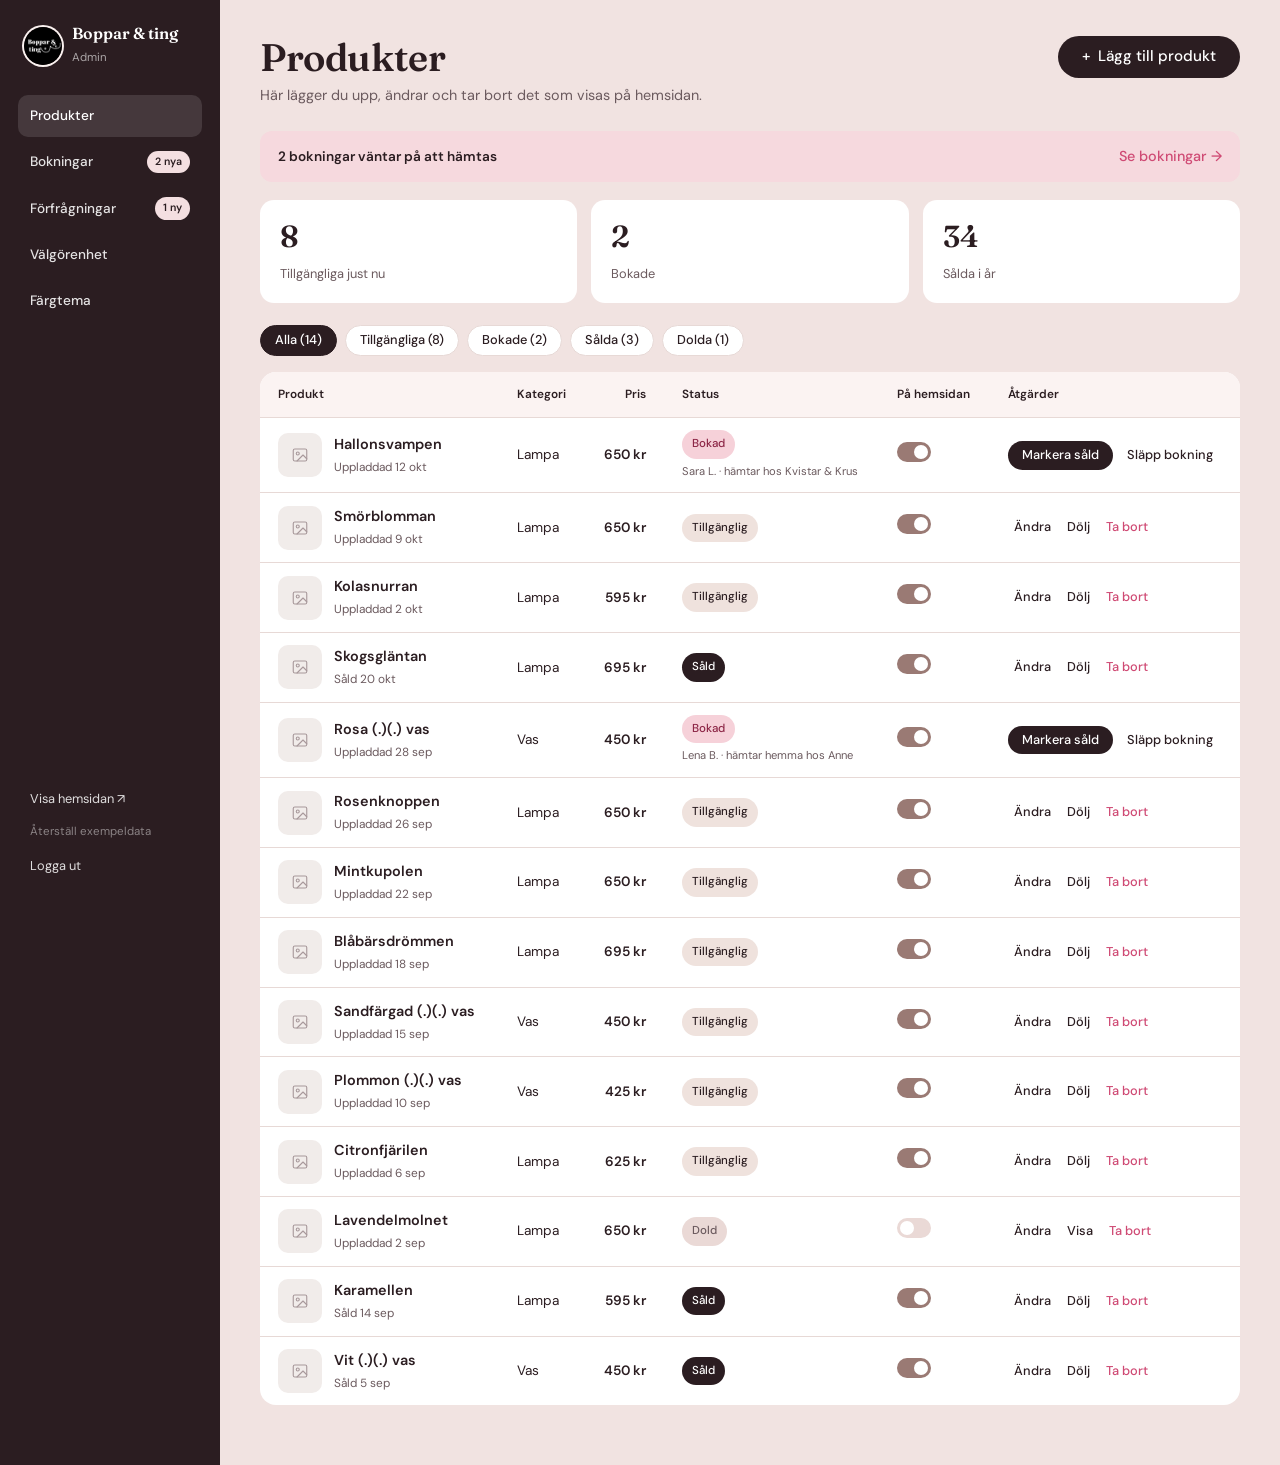
==== commit f5039db6: "Lägg in Annes logga och favicon - Loggan i header och footer på alla sidor och i admin - favicon.ico" ====
--- a/admin/index.html
+++ b/admin/index.html
@@ -8,6 +8,8 @@
   <link rel="preconnect" href="https://fonts.googleapis.com" />
   <link rel="preconnect" href="https://fonts.gstatic.com" crossorigin />
   <link href="https://fonts.googleapis.com/css2?family=DM+Sans:opsz,wght@9..40,400;9..40,500;9..40,600&family=Fraunces:ital,opsz,wght@0,9..144,400;0,9..144,500;0,9..144,600;1,9..144,400&display=swap" rel="stylesheet" />
+  <link rel="icon" href="../favicon.ico" sizes="any" />
+  <link rel="apple-touch-icon" href="../apple-touch-icon.png" />
   <link rel="stylesheet" href="../styles.css" />
   <link rel="stylesheet" href="admin.css" />
 </head>
@@ -16,7 +18,7 @@
 
     <aside class="admin-side">
       <div class="admin-brand">
-        <span class="admin-logo" aria-hidden="true">B&amp;t</span>
+        <img class="admin-logo" src="../img/logo-96.png" srcset="../img/logo-96.png 96w, ../img/logo-192.png 192w" sizes="38px" width="38" height="38" alt="" />
         <span><strong>Boppar &amp; ting</strong><small>Admin</small></span>
         <button class="admin-menu-btn" aria-label="Meny"><span></span><span></span></button>
       </div>
--- a/styles.css
+++ b/styles.css
@@ -151,6 +151,12 @@
   font-size: 0.6rem;
   line-height: 1.05;
 }
+.brand-logo {
+  width: 56px;
+  height: 56px;
+  display: block;
+  flex: none;
+}
 .brand-name {
   font-family: var(--serif);
   font-size: 1.45rem;
@@ -224,6 +230,8 @@
   margin-bottom: 22px;
 }
 .hero-title em { color: var(--pink); font-style: italic; }
+/* Startsidans rubrik: rakare och stramare (lägre optisk storlek, tightare spärrning) */
+.hero > .container .hero-title { font-variation-settings: "opsz" 24; font-weight: 400; letter-spacing: -0.025em; }
 .lead { color: var(--ink-soft); max-width: 44ch; margin-bottom: 28px; }
 
 .checks {
@@ -474,6 +482,8 @@
 }
 .footer-links a { text-decoration: none; }
 .footer-links a:hover { color: var(--pink); }
+.footer-contact a { text-decoration: none; }
+.footer-contact a:hover { color: var(--pink); }
 
 /* ---------- Focus ---------- */
 :focus-visible { outline: 2px solid var(--pink); outline-offset: 3px; border-radius: 4px; }
@@ -514,6 +524,7 @@
   .section { padding: 60px 0; }
   .header-inner { height: 72px; }
   .brand-name { font-size: 1.25rem; }
+  .brand-logo { width: 48px; height: 48px; }
   .category-grid { grid-template-columns: 1fr; }
   .category-card { min-height: 140px; }
   .steps { grid-template-columns: 1fr; gap: 32px; }
--- a/admin/admin.css
+++ b/admin/admin.css
@@ -33,14 +33,10 @@
 .admin-logo {
   width: 38px; height: 38px;
   border-radius: 50%;
-  background: var(--bg);
-  color: var(--ink);
-  display: grid;
-  place-items: center;
-  font-family: var(--serif);
-  font-weight: 600;
-  font-size: 0.82rem;
+  display: block;
   flex: none;
+  /* Ljus ring så att den svarta loggan syns mot den mörka sidomenyn */
+  box-shadow: 0 0 0 2px var(--bg);
 }
 .admin-brand strong { display: block; font-family: var(--serif); font-weight: 600; font-size: 1rem; line-height: 1.2; }
 .admin-brand small { font-size: 0.72rem; color: rgba(255,255,255,.6); }
